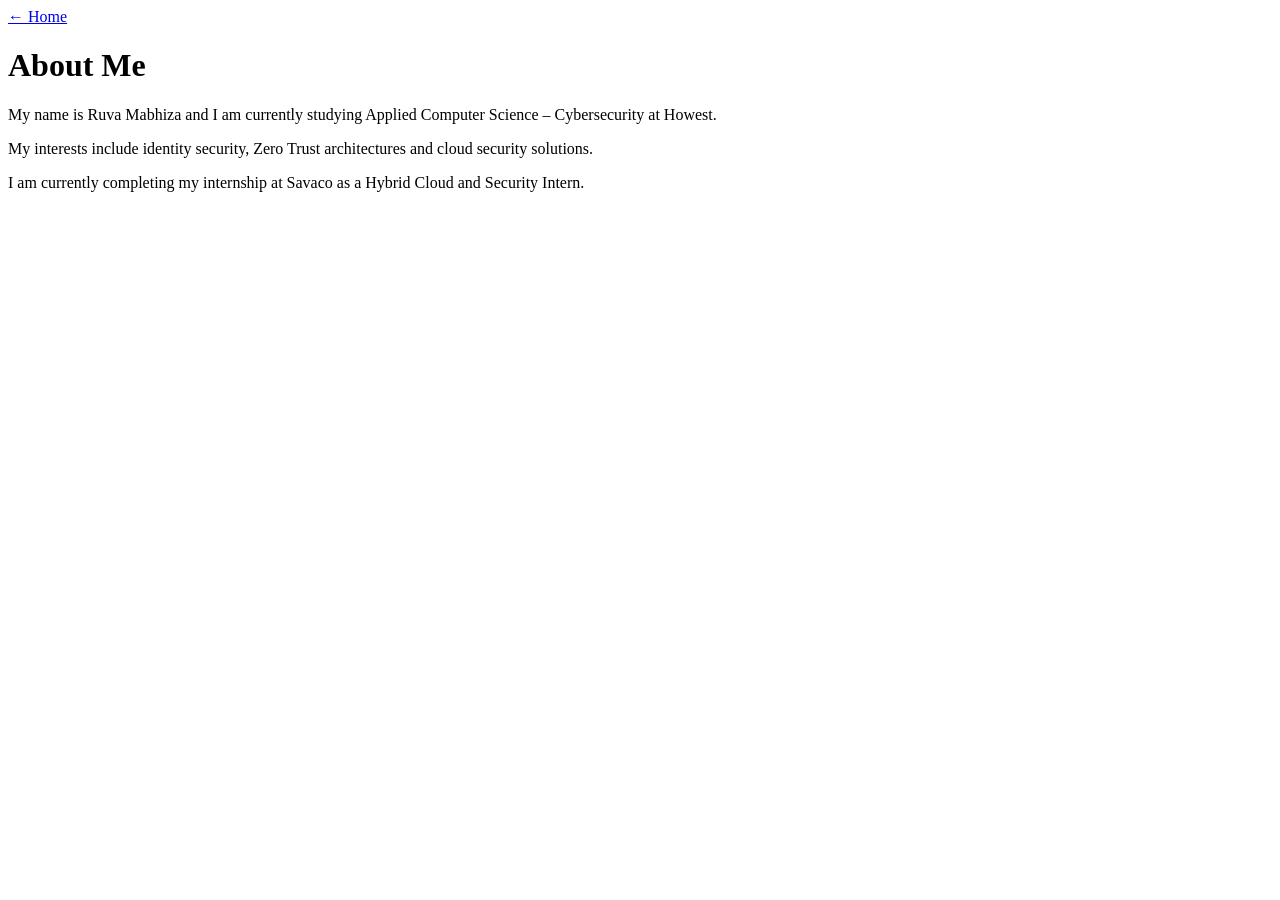
==== about.html @ 46a217d3 "Add about.html with personal information" ====
<!DOCTYPE html>
<html>

<head>
<title>About Me</title>
</head>

<body>

<a href="index.html">← Home</a>

<h1>About Me</h1>

<p>
My name is Ruva Mabhiza and I am currently studying Applied Computer Science – Cybersecurity at Howest.
</p>

<p>
My interests include identity security, Zero Trust architectures and cloud security solutions.
</p>

<p>
I am currently completing my internship at Savaco as a Hybrid Cloud and Security Intern.
</p>

</body>

</html>
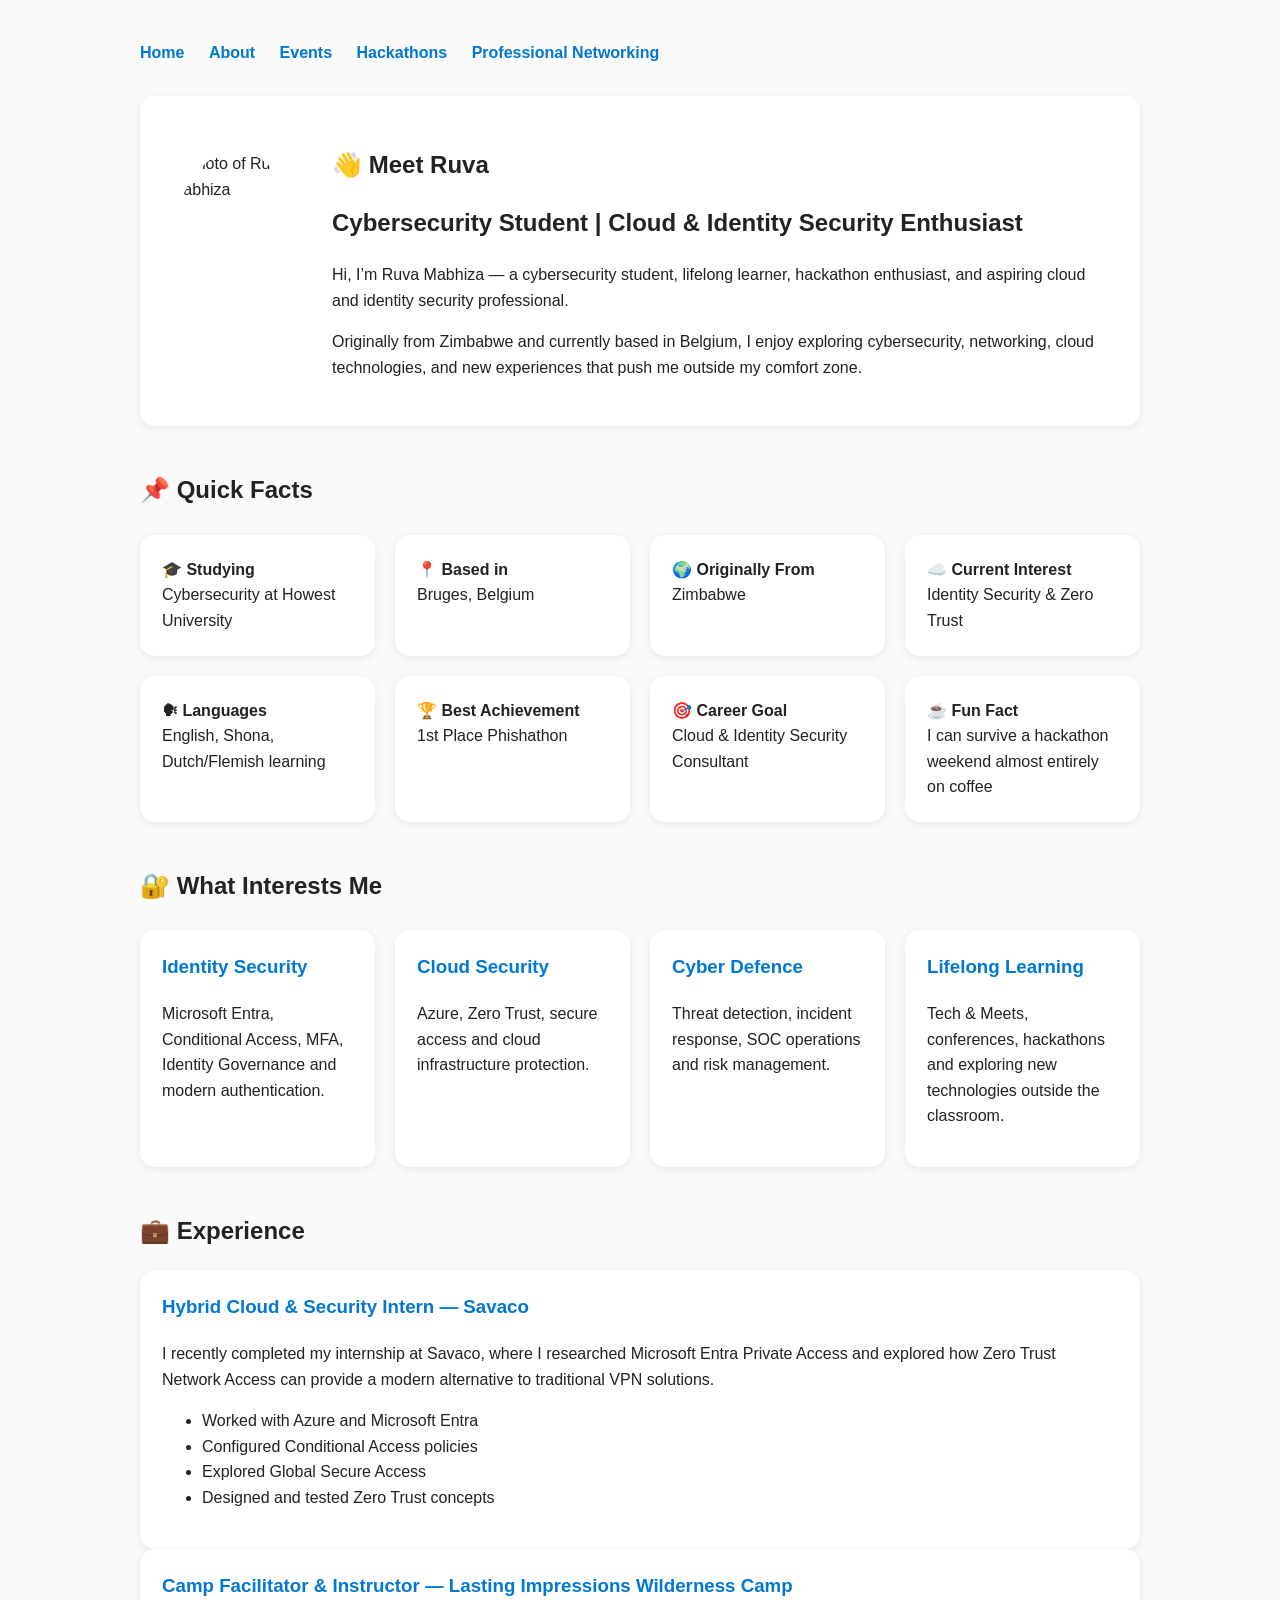
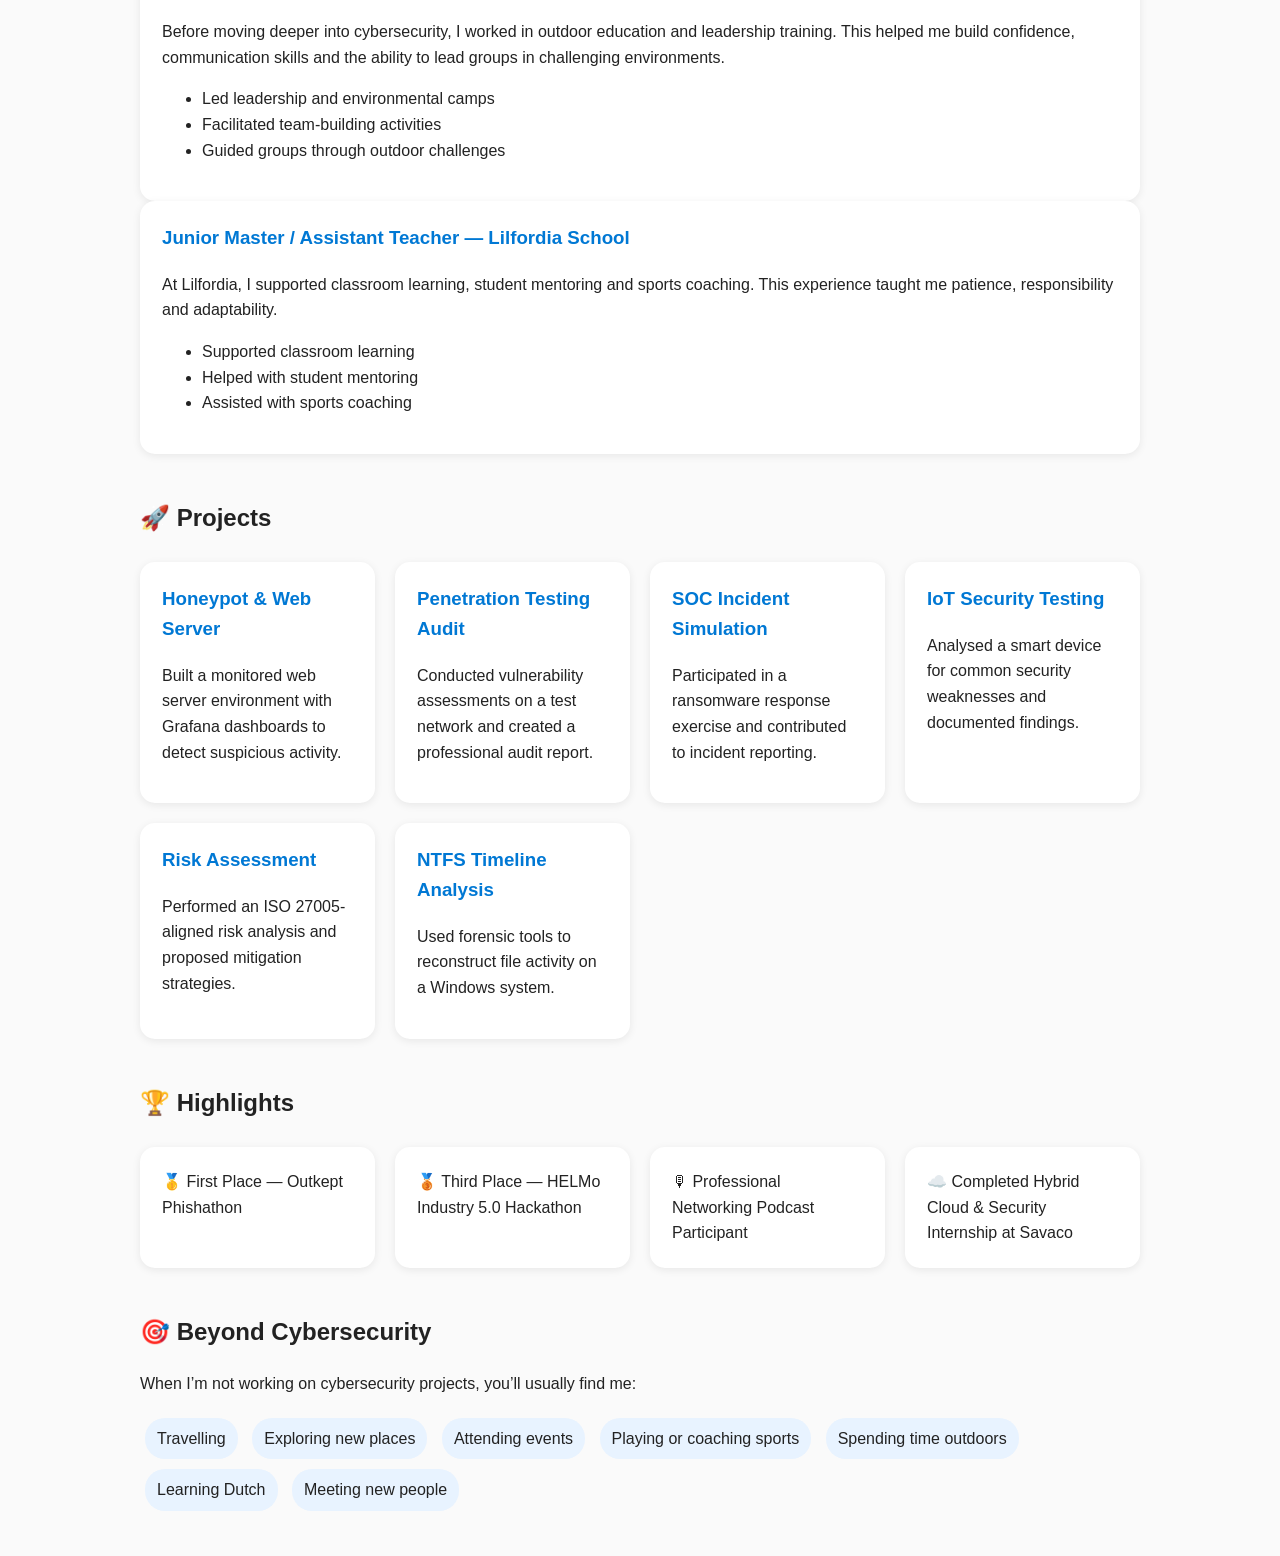
==== commit 84969ada: "Revise About Me page with new layout and details Updated the About Me page with enhanced content and" ====
--- a/about.html
+++ b/about.html
@@ -2,27 +2,261 @@
 <html>
 
 <head>
-<title>About Me</title>
+<title>About Me | Ruva Mabhiza</title>
+
+<style>
+body{
+font-family: Arial, sans-serif;
+max-width: 1000px;
+margin: auto;
+padding: 40px;
+line-height: 1.6;
+background: #fafafa;
+color: #222;
+}
+
+nav a{
+margin-right: 20px;
+text-decoration: none;
+font-weight: bold;
+color: #0078d4;
+}
+
+.hero{
+display: flex;
+gap: 30px;
+align-items: center;
+background: white;
+padding: 30px;
+border-radius: 15px;
+box-shadow: 0 2px 8px rgba(0,0,0,0.08);
+margin-top: 30px;
+}
+
+.hero img{
+width: 220px;
+height: 220px;
+object-fit: cover;
+border-radius: 50%;
+}
+
+.grid{
+display: grid;
+grid-template-columns: repeat(auto-fit, minmax(230px, 1fr));
+gap: 20px;
+margin-top: 25px;
+}
+
+.card{
+background: white;
+padding: 22px;
+border-radius: 15px;
+box-shadow: 0 2px 8px rgba(0,0,0,0.08);
+}
+
+.card h3{
+margin-top: 0;
+color: #0078d4;
+}
+
+.section{
+margin-top: 45px;
+}
+
+.badge{
+display: inline-block;
+background: #e8f3ff;
+padding: 8px 12px;
+border-radius: 20px;
+margin: 5px;
+}
+
+@media(max-width:700px){
+.hero{
+flex-direction: column;
+text-align: center;
+}
+
+.hero img{
+width: 180px;
+height: 180px;
+}
+}
+</style>
 </head>
 
 <body>
 
-<a href="index.html">← Home</a>
-
-<h1>About Me</h1>
-
-<p>
-My name is Ruva Mabhiza and I am currently studying Applied Computer Science – Cybersecurity at Howest.
-</p>
-
-<p>
-My interests include identity security, Zero Trust architectures and cloud security solutions.
-</p>
-
-<p>
-I am currently completing my internship at Savaco as a Hybrid Cloud and Security Intern.
-</p>
+<nav>
+<a href="index.html">Home</a>
+<a href="about.html">About</a>
+<a href="events.html">Events</a>
+<a href="hackathons.html">Hackathons</a>
+<a href="networking.html">Professional Networking</a>
+</nav>
+
+<section class="hero">
+<img src="images/profile.jpg" alt="Photo of Ruva Mabhiza">
+
+<div>
+<h1>👋 Meet Ruva</h1>
+<h2>Cybersecurity Student | Cloud & Identity Security Enthusiast</h2>
+
+<p>
+Hi, I’m Ruva Mabhiza — a cybersecurity student, lifelong learner, hackathon enthusiast, and aspiring cloud and identity security professional.
+</p>
+
+<p>
+Originally from Zimbabwe and currently based in Belgium, I enjoy exploring cybersecurity, networking, cloud technologies, and new experiences that push me outside my comfort zone.
+</p>
+</div>
+</section>
+
+<section class="section">
+<h2>📌 Quick Facts</h2>
+
+<div class="grid">
+<div class="card"><strong>🎓 Studying</strong><br>Cybersecurity at Howest University</div>
+<div class="card"><strong>📍 Based in</strong><br>Bruges, Belgium</div>
+<div class="card"><strong>🌍 Originally From</strong><br>Zimbabwe</div>
+<div class="card"><strong>☁️ Current Interest</strong><br>Identity Security & Zero Trust</div>
+<div class="card"><strong>🗣 Languages</strong><br>English, Shona, Dutch/Flemish learning</div>
+<div class="card"><strong>🏆 Best Achievement</strong><br>1st Place Phishathon</div>
+<div class="card"><strong>🎯 Career Goal</strong><br>Cloud & Identity Security Consultant</div>
+<div class="card"><strong>☕ Fun Fact</strong><br>I can survive a hackathon weekend almost entirely on coffee</div>
+</div>
+</section>
+
+<section class="section">
+<h2>🔐 What Interests Me</h2>
+
+<div class="grid">
+<div class="card">
+<h3>Identity Security</h3>
+<p>Microsoft Entra, Conditional Access, MFA, Identity Governance and modern authentication.</p>
+</div>
+
+<div class="card">
+<h3>Cloud Security</h3>
+<p>Azure, Zero Trust, secure access and cloud infrastructure protection.</p>
+</div>
+
+<div class="card">
+<h3>Cyber Defence</h3>
+<p>Threat detection, incident response, SOC operations and risk management.</p>
+</div>
+
+<div class="card">
+<h3>Lifelong Learning</h3>
+<p>Tech & Meets, conferences, hackathons and exploring new technologies outside the classroom.</p>
+</div>
+</div>
+</section>
+
+<section class="section">
+<h2>💼 Experience</h2>
+
+<div class="card">
+<h3>Hybrid Cloud & Security Intern — Savaco</h3>
+<p>
+I recently completed my internship at Savaco, where I researched Microsoft Entra Private Access and explored how Zero Trust Network Access can provide a modern alternative to traditional VPN solutions.
+</p>
+<ul>
+<li>Worked with Azure and Microsoft Entra</li>
+<li>Configured Conditional Access policies</li>
+<li>Explored Global Secure Access</li>
+<li>Designed and tested Zero Trust concepts</li>
+</ul>
+</div>
+
+<div class="card">
+<h3>Camp Facilitator & Instructor — Lasting Impressions Wilderness Camp</h3>
+<p>
+Before moving deeper into cybersecurity, I worked in outdoor education and leadership training. This helped me build confidence, communication skills and the ability to lead groups in challenging environments.
+</p>
+<ul>
+<li>Led leadership and environmental camps</li>
+<li>Facilitated team-building activities</li>
+<li>Guided groups through outdoor challenges</li>
+</ul>
+</div>
+
+<div class="card">
+<h3>Junior Master / Assistant Teacher — Lilfordia School</h3>
+<p>
+At Lilfordia, I supported classroom learning, student mentoring and sports coaching. This experience taught me patience, responsibility and adaptability.
+</p>
+<ul>
+<li>Supported classroom learning</li>
+<li>Helped with student mentoring</li>
+<li>Assisted with sports coaching</li>
+</ul>
+</div>
+</section>
+
+<section class="section">
+<h2>🚀 Projects</h2>
+
+<div class="grid">
+<div class="card">
+<h3>Honeypot & Web Server</h3>
+<p>Built a monitored web server environment with Grafana dashboards to detect suspicious activity.</p>
+</div>
+
+<div class="card">
+<h3>Penetration Testing Audit</h3>
+<p>Conducted vulnerability assessments on a test network and created a professional audit report.</p>
+</div>
+
+<div class="card">
+<h3>SOC Incident Simulation</h3>
+<p>Participated in a ransomware response exercise and contributed to incident reporting.</p>
+</div>
+
+<div class="card">
+<h3>IoT Security Testing</h3>
+<p>Analysed a smart device for common security weaknesses and documented findings.</p>
+</div>
+
+<div class="card">
+<h3>Risk Assessment</h3>
+<p>Performed an ISO 27005-aligned risk analysis and proposed mitigation strategies.</p>
+</div>
+
+<div class="card">
+<h3>NTFS Timeline Analysis</h3>
+<p>Used forensic tools to reconstruct file activity on a Windows system.</p>
+</div>
+</div>
+</section>
+
+<section class="section">
+<h2>🏆 Highlights</h2>
+
+<div class="grid">
+<div class="card">🥇 First Place — Outkept Phishathon</div>
+<div class="card">🥉 Third Place — HELMo Industry 5.0 Hackathon</div>
+<div class="card">🎙 Professional Networking Podcast Participant</div>
+<div class="card">☁️ Completed Hybrid Cloud & Security Internship at Savaco</div>
+</div>
+</section>
+
+<section class="section">
+<h2>🎯 Beyond Cybersecurity</h2>
+
+<p>
+When I’m not working on cybersecurity projects, you’ll usually find me:
+</p>
+
+<span class="badge">Travelling</span>
+<span class="badge">Exploring new places</span>
+<span class="badge">Attending events</span>
+<span class="badge">Playing or coaching sports</span>
+<span class="badge">Spending time outdoors</span>
+<span class="badge">Learning Dutch</span>
+<span class="badge">Meeting new people</span>
+
+</section>
 
 </body>
-
 </html>
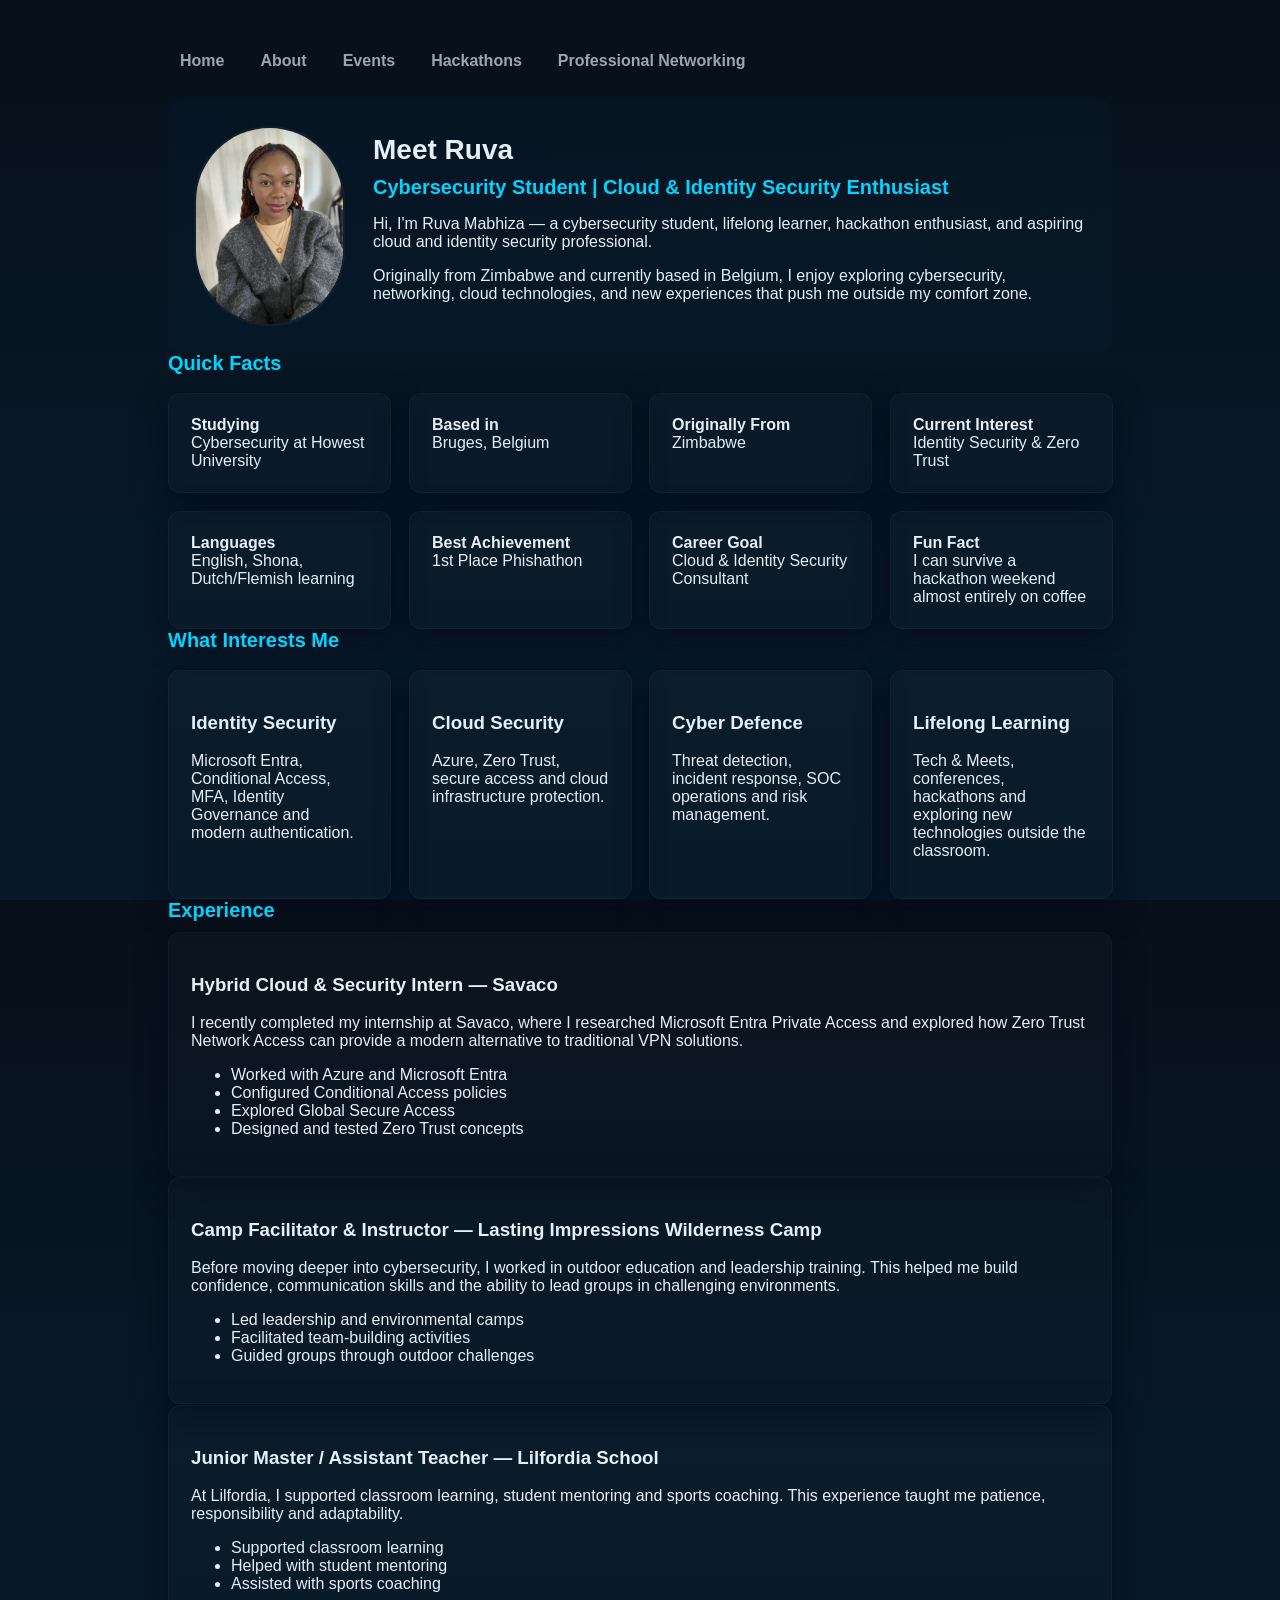
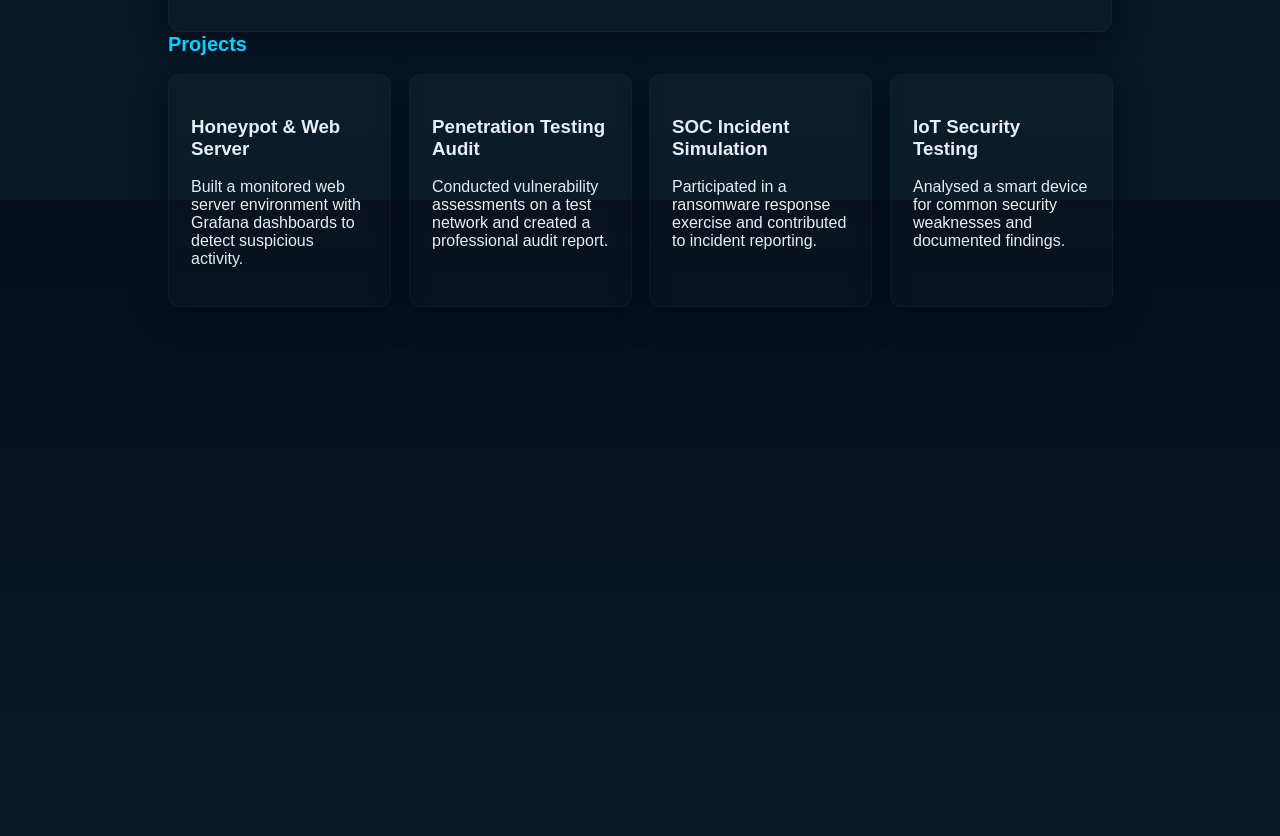
==== commit 9f19e3fc: "made changes to theme and removed emojis" ====
--- a/about.html
+++ b/about.html
@@ -2,90 +2,15 @@
 <html>
 
 <head>
+<meta charset="utf-8">
 <title>About Me | Ruva Mabhiza</title>
-
-<style>
-body{
-font-family: Arial, sans-serif;
-max-width: 1000px;
-margin: auto;
-padding: 40px;
-line-height: 1.6;
-background: #fafafa;
-color: #222;
-}
-
-nav a{
-margin-right: 20px;
-text-decoration: none;
-font-weight: bold;
-color: #0078d4;
-}
-
-.hero{
-display: flex;
-gap: 30px;
-align-items: center;
-background: white;
-padding: 30px;
-border-radius: 15px;
-box-shadow: 0 2px 8px rgba(0,0,0,0.08);
-margin-top: 30px;
-}
-
-.hero img{
-width: 220px;
-height: 220px;
-object-fit: cover;
-border-radius: 50%;
-}
-
-.grid{
-display: grid;
-grid-template-columns: repeat(auto-fit, minmax(230px, 1fr));
-gap: 20px;
-margin-top: 25px;
-}
-
-.card{
-background: white;
-padding: 22px;
-border-radius: 15px;
-box-shadow: 0 2px 8px rgba(0,0,0,0.08);
-}
-
-.card h3{
-margin-top: 0;
-color: #0078d4;
-}
-
-.section{
-margin-top: 45px;
-}
-
-.badge{
-display: inline-block;
-background: #e8f3ff;
-padding: 8px 12px;
-border-radius: 20px;
-margin: 5px;
-}
-
-@media(max-width:700px){
-.hero{
-flex-direction: column;
-text-align: center;
-}
-
-.hero img{
-width: 180px;
-height: 180px;
-}
-}
-</style>
+<meta name="viewport" content="width=device-width, initial-scale=1">
+<link rel="stylesheet" href="assets/css/style.css">
 </head>
 
 <body>
+
+<div class="container">
 
 <nav>
 <a href="index.html">Home</a>
@@ -99,11 +24,11 @@
 <img src="images/profile.jpg" alt="Photo of Ruva Mabhiza">
 
 <div>
-<h1>👋 Meet Ruva</h1>
+<h1>Meet Ruva</h1>
 <h2>Cybersecurity Student | Cloud & Identity Security Enthusiast</h2>
 
 <p>
-Hi, I’m Ruva Mabhiza — a cybersecurity student, lifelong learner, hackathon enthusiast, and aspiring cloud and identity security professional.
+Hi, I'm Ruva Mabhiza &mdash; a cybersecurity student, lifelong learner, hackathon enthusiast, and aspiring cloud and identity security professional.
 </p>
 
 <p>
@@ -113,22 +38,22 @@
 </section>
 
 <section class="section">
-<h2>📌 Quick Facts</h2>
+<h2>Quick Facts</h2>
 
 <div class="grid">
-<div class="card"><strong>🎓 Studying</strong><br>Cybersecurity at Howest University</div>
-<div class="card"><strong>📍 Based in</strong><br>Bruges, Belgium</div>
-<div class="card"><strong>🌍 Originally From</strong><br>Zimbabwe</div>
-<div class="card"><strong>☁️ Current Interest</strong><br>Identity Security & Zero Trust</div>
-<div class="card"><strong>🗣 Languages</strong><br>English, Shona, Dutch/Flemish learning</div>
-<div class="card"><strong>🏆 Best Achievement</strong><br>1st Place Phishathon</div>
-<div class="card"><strong>🎯 Career Goal</strong><br>Cloud & Identity Security Consultant</div>
-<div class="card"><strong>☕ Fun Fact</strong><br>I can survive a hackathon weekend almost entirely on coffee</div>
+<div class="card"><strong>Studying</strong><br>Cybersecurity at Howest University</div>
+<div class="card"><strong>Based in</strong><br>Bruges, Belgium</div>
+<div class="card"><strong>Originally From</strong><br>Zimbabwe</div>
+<div class="card"><strong>Current Interest</strong><br>Identity Security & Zero Trust</div>
+<div class="card"><strong>Languages</strong><br>English, Shona, Dutch/Flemish learning</div>
+<div class="card"><strong>Best Achievement</strong><br>1st Place Phishathon</div>
+<div class="card"><strong>Career Goal</strong><br>Cloud & Identity Security Consultant</div>
+<div class="card"><strong>Fun Fact</strong><br>I can survive a hackathon weekend almost entirely on coffee</div>
 </div>
 </section>
 
 <section class="section">
-<h2>🔐 What Interests Me</h2>
+<h2>What Interests Me</h2>
 
 <div class="grid">
 <div class="card">
@@ -154,10 +79,10 @@
 </section>
 
 <section class="section">
-<h2>💼 Experience</h2>
+<h2>Experience</h2>
 
 <div class="card">
-<h3>Hybrid Cloud & Security Intern — Savaco</h3>
+<h3>Hybrid Cloud & Security Intern &mdash; Savaco</h3>
 <p>
 I recently completed my internship at Savaco, where I researched Microsoft Entra Private Access and explored how Zero Trust Network Access can provide a modern alternative to traditional VPN solutions.
 </p>
@@ -170,7 +95,7 @@
 </div>
 
 <div class="card">
-<h3>Camp Facilitator & Instructor — Lasting Impressions Wilderness Camp</h3>
+<h3>Camp Facilitator & Instructor &mdash; Lasting Impressions Wilderness Camp</h3>
 <p>
 Before moving deeper into cybersecurity, I worked in outdoor education and leadership training. This helped me build confidence, communication skills and the ability to lead groups in challenging environments.
 </p>
@@ -182,7 +107,7 @@
 </div>
 
 <div class="card">
-<h3>Junior Master / Assistant Teacher — Lilfordia School</h3>
+<h3>Junior Master / Assistant Teacher &mdash; Lilfordia School</h3>
 <p>
 At Lilfordia, I supported classroom learning, student mentoring and sports coaching. This experience taught me patience, responsibility and adaptability.
 </p>
@@ -195,7 +120,7 @@
 </section>
 
 <section class="section">
-<h2>🚀 Projects</h2>
+<h2>Projects</h2>
 
 <div class="grid">
 <div class="card">
@@ -231,21 +156,21 @@
 </section>
 
 <section class="section">
-<h2>🏆 Highlights</h2>
+<h2>Highlights</h2>
 
 <div class="grid">
-<div class="card">🥇 First Place — Outkept Phishathon</div>
-<div class="card">🥉 Third Place — HELMo Industry 5.0 Hackathon</div>
-<div class="card">🎙 Professional Networking Podcast Participant</div>
-<div class="card">☁️ Completed Hybrid Cloud & Security Internship at Savaco</div>
+<div class="card">First Place &mdash; Outkept Phishathon</div>
+<div class="card">Third Place &mdash; HELMo Industry 5.0 Hackathon</div>
+<div class="card">Professional Networking Podcast Participant</div>
+<div class="card">Completed Hybrid Cloud & Security Internship at Savaco</div>
 </div>
 </section>
 
 <section class="section">
-<h2>🎯 Beyond Cybersecurity</h2>
+<h2>Beyond Cybersecurity</h2>
 
 <p>
-When I’m not working on cybersecurity projects, you’ll usually find me:
+When I'm not working on cybersecurity projects, you'll usually find me:
 </p>
 
 <span class="badge">Travelling</span>
@@ -256,7 +181,9 @@
 <span class="badge">Learning Dutch</span>
 <span class="badge">Meeting new people</span>
 
-</section>
+
+<script src="assets/js/main.js"></script>
+</div>
 
 </body>
 </html>
--- a/assets/css/style.css
+++ b/assets/css/style.css
@@ -0,0 +1,51 @@
+/* Techy professional theme — KEEP font-family as Arial per request */
+:root{
+  --bg: #0f1724; /* deep navy */
+  --panel: #0b1220; /* dark card */
+  --muted: #9aa6b2;
+  --text: #e6eef6;
+  --accent: #0b74da; /* electric blue */
+  --accent-2: #00d4ff; /* cyan */
+  --glass: rgba(255,255,255,0.03);
+  --radius: 12px;
+}
+*{box-sizing:border-box}
+html,body{height:100%}
+body{
+  margin:0;
+  background: linear-gradient(180deg, #07101a 0%, #071827 60%);
+  color:var(--text);
+  font-family: Arial, sans-serif;
+  -webkit-font-smoothing:antialiased;
+  -moz-osx-font-smoothing:grayscale;
+  display:flex;
+  justify-content:center;
+}
+.container{max-width:1000px;width:100%;padding:44px 28px}
+nav{display:flex;gap:12px;align-items:center;margin-bottom:22px}
+nav a{color:var(--muted);text-decoration:none;padding:8px 12px;border-radius:10px;font-weight:700;transition:all .18s ease}
+nav a:hover{color:var(--accent);transform:translateY(-3px);background:rgba(11,116,218,0.06)}
+h1,h2{color:var(--text);margin:0 0 10px 0}
+h1{font-size:28px}
+h2{font-size:20px;color:var(--accent-2)}
+.card{background:linear-gradient(180deg, rgba(255,255,255,0.02), rgba(255,255,255,0.01));padding:22px;border-radius:var(--radius);box-shadow:0 10px 30px rgba(2,6,23,0.6);border:1px solid rgba(255,255,255,0.03);}
+.hero{display:flex;gap:28px;align-items:center;padding:26px;border-radius:var(--radius);background:linear-gradient(90deg, rgba(11,116,218,0.03), rgba(0,212,255,0.02));}
+.hero img{width:200px;height:200px;object-fit:cover;border-radius:999px;border:2px solid rgba(255,255,255,0.04)}
+.grid{display:grid;grid-template-columns:repeat(auto-fit,minmax(220px,1fr));gap:18px;margin-top:18px}
+.badge{display:inline-block;background:rgba(11,116,218,0.06);padding:7px 12px;border-radius:999px;color:var(--accent-2);margin:6px;font-weight:700}
+a{color:var(--accent);}
+.btn{display:inline-block;background:var(--accent);color:#fff;padding:10px 14px;border-radius:10px;text-decoration:none;font-weight:700}
+/* subtle glass underline */
+.underline{background:linear-gradient(90deg,var(--accent),var(--accent-2));height:3px;border-radius:3px;margin:16px 0}
+/* Transitions */
+*{transition:all .24s cubic-bezier(.2,.9,.2,1)}
+.card,* input,button,nav a{transition:transform .18s ease,box-shadow .18s ease}
+.card:hover{transform:translateY(-6px);box-shadow:0 18px 40px rgba(2,6,23,0.6)}
+nav a:active, .btn:active{transform:translateY(0)}
+/* Reveal animations */
+.reveal{opacity:0;transform:translateY(12px) scale(.995);transition:opacity .64s ease,transform .64s cubic-bezier(.2,.9,.2,1);will-change:opacity,transform}
+.reveal.active{opacity:1;transform:none}
+/* small utilities */
+.text-muted{color:var(--muted)}
+@media(max-width:760px){.hero{flex-direction:column;text-align:center}.hero img{width:160px;height:160px}.container{padding:28px 18px};nav{flex-wrap:wrap}}
+:focus{outline:2px solid rgba(11,116,218,0.12);outline-offset:3px}
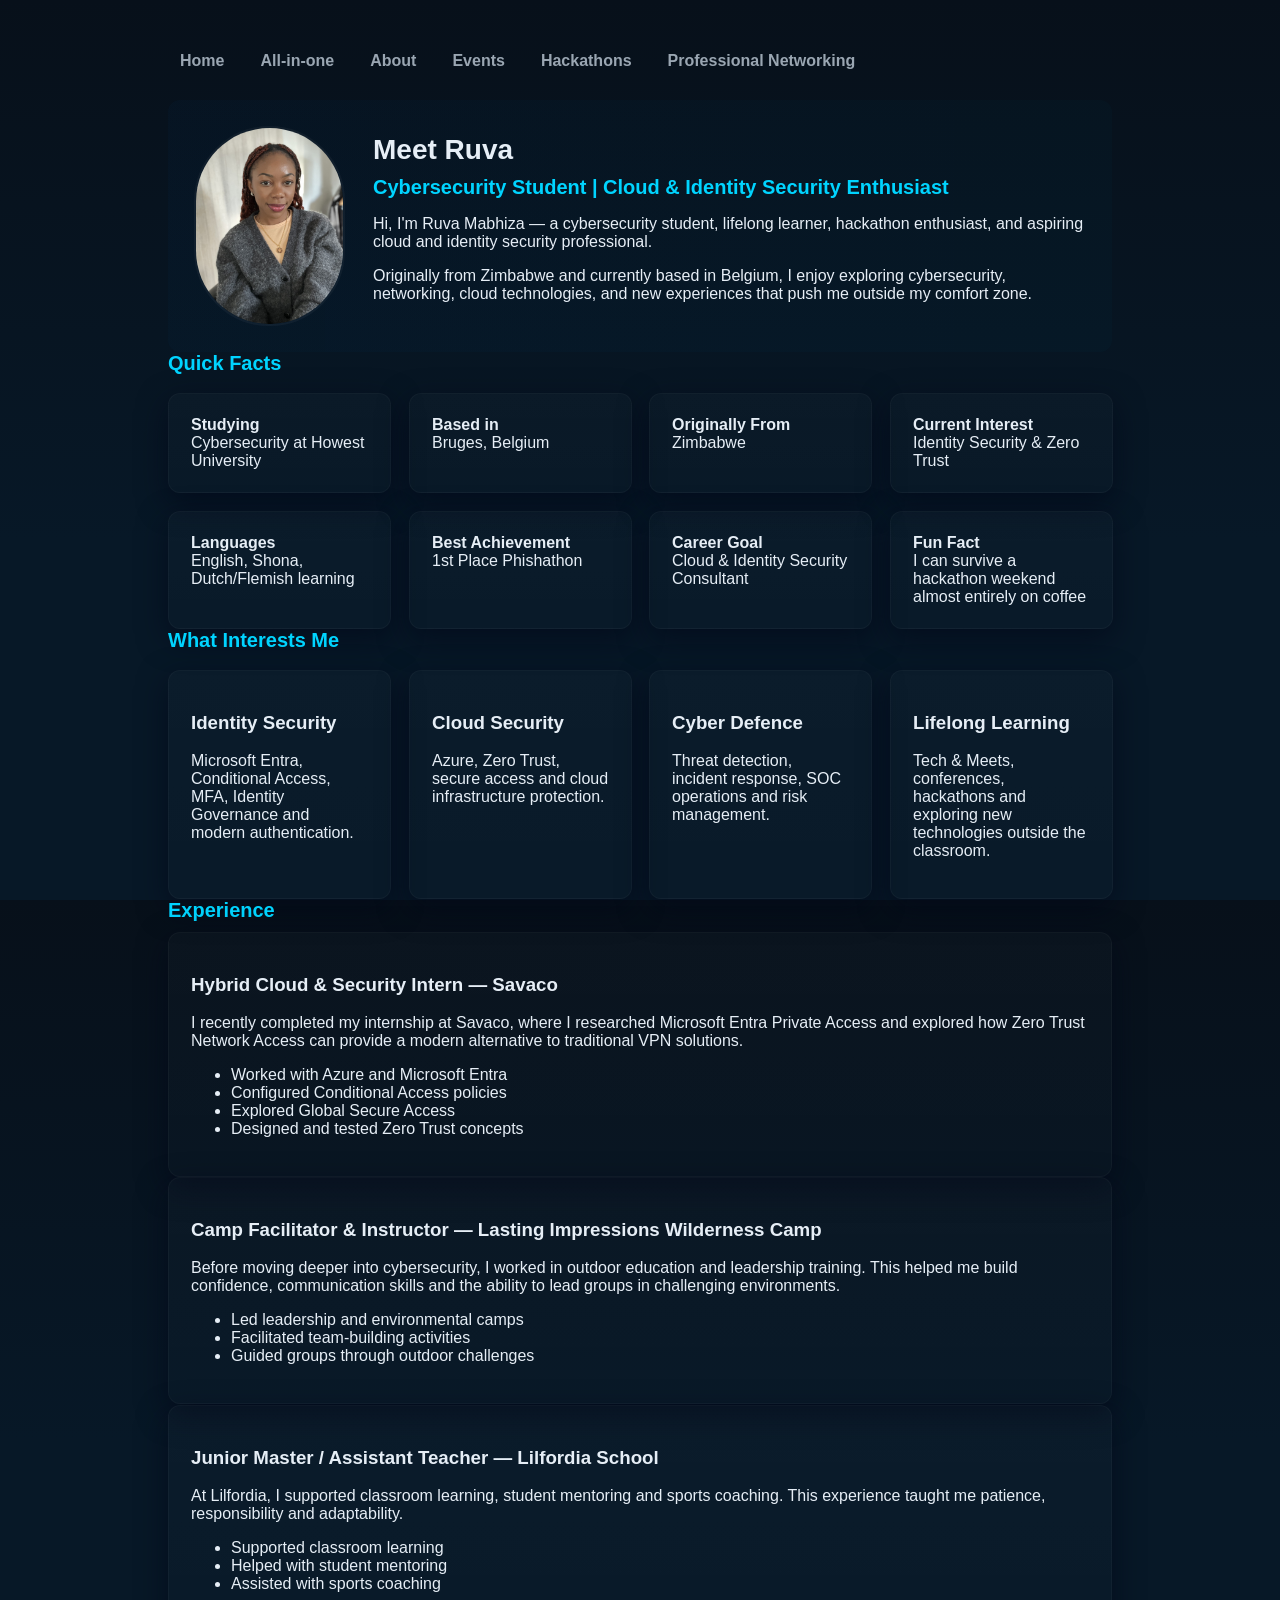
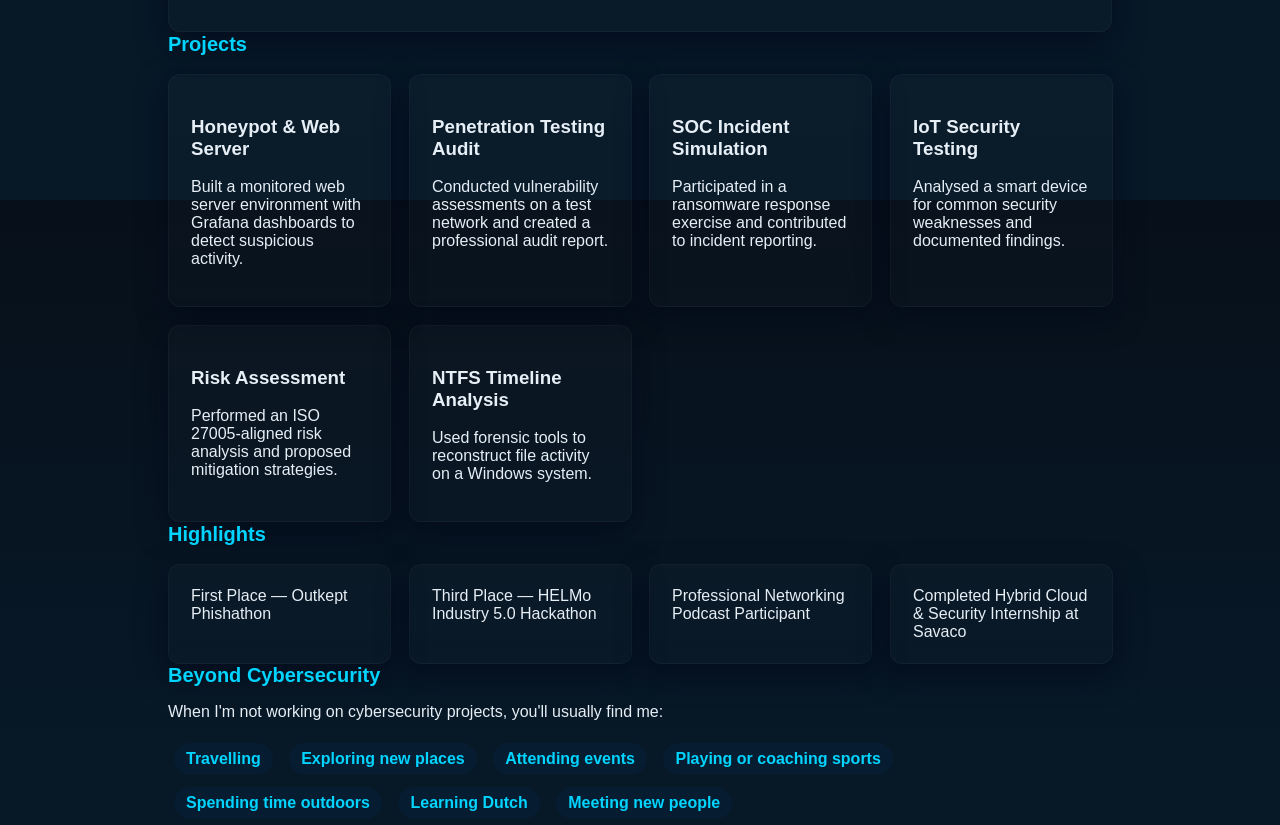
==== commit 94da63c2: "add all in one page" ====
--- a/about.html
+++ b/about.html
@@ -14,6 +14,7 @@
 
 <nav>
 <a href="index.html">Home</a>
+<a href="all-in-one.html">All-in-one</a>
 <a href="about.html">About</a>
 <a href="events.html">Events</a>
 <a href="hackathons.html">Hackathons</a>
